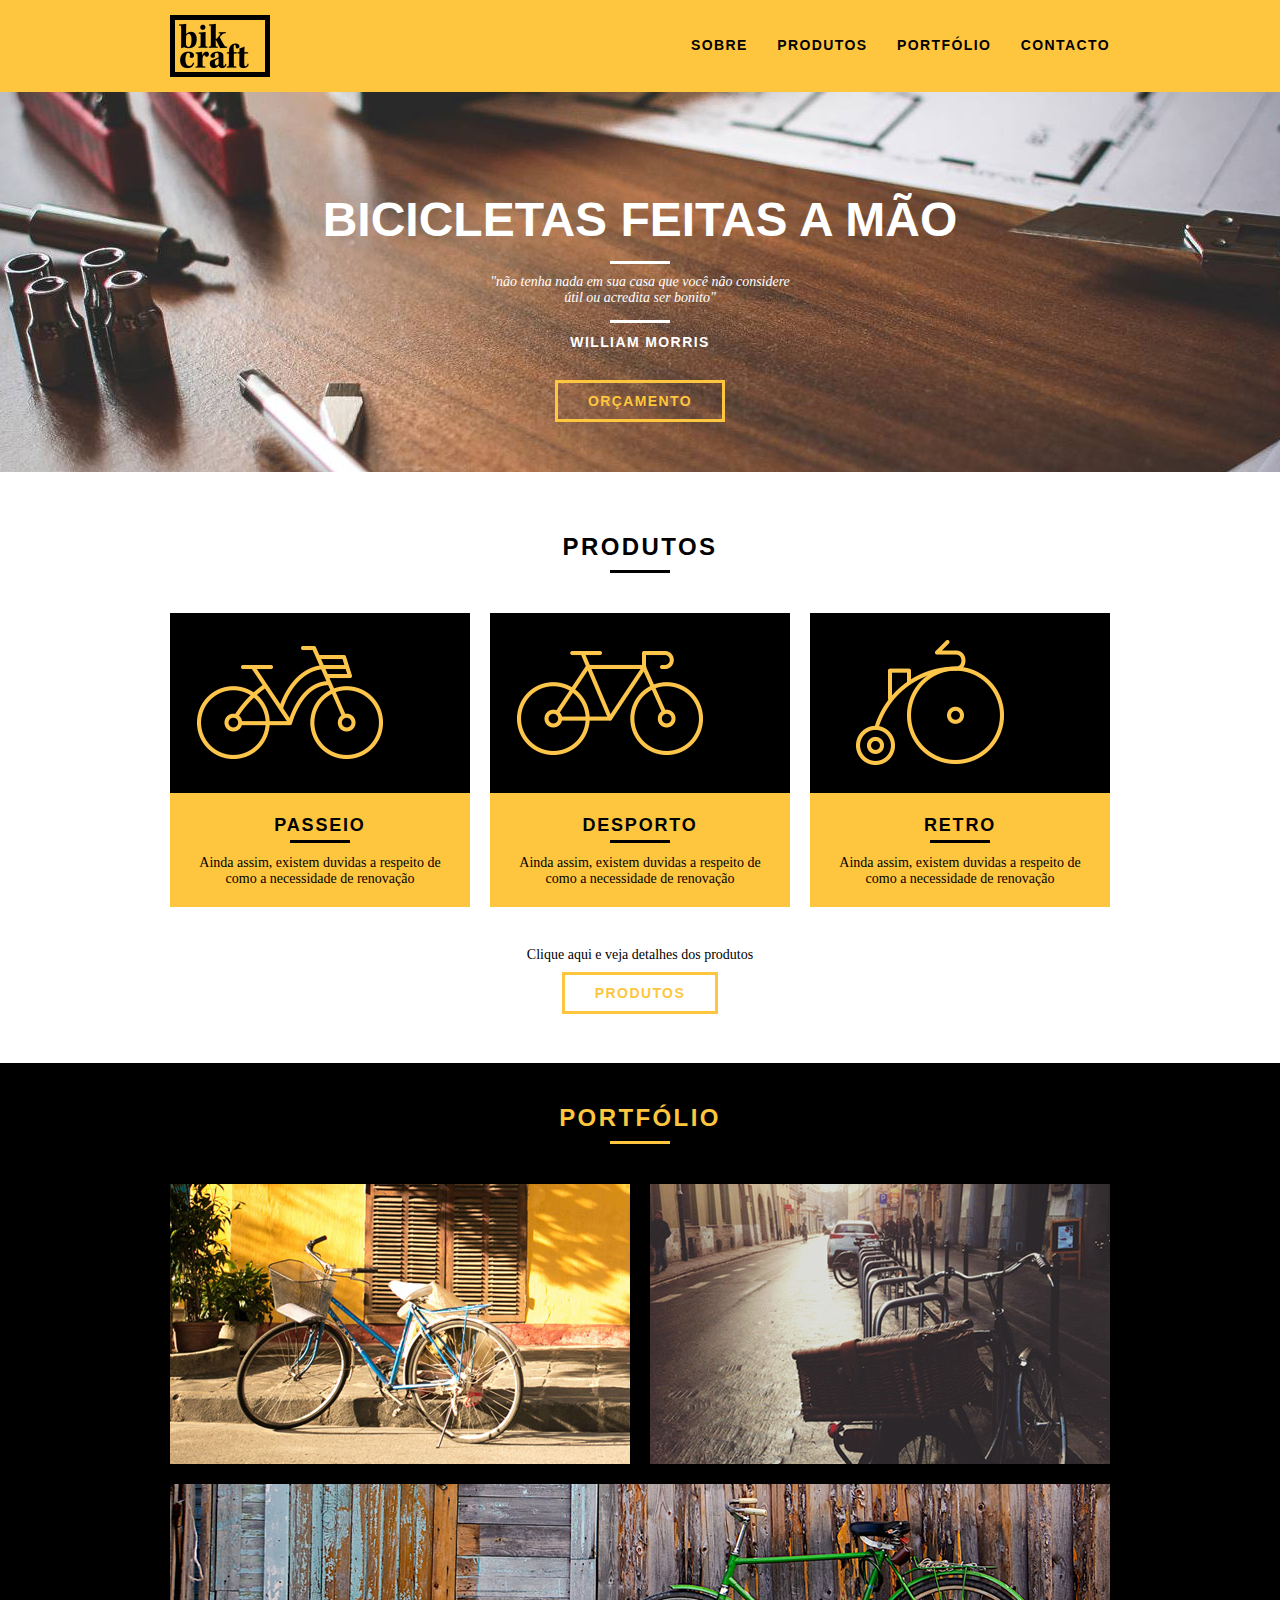
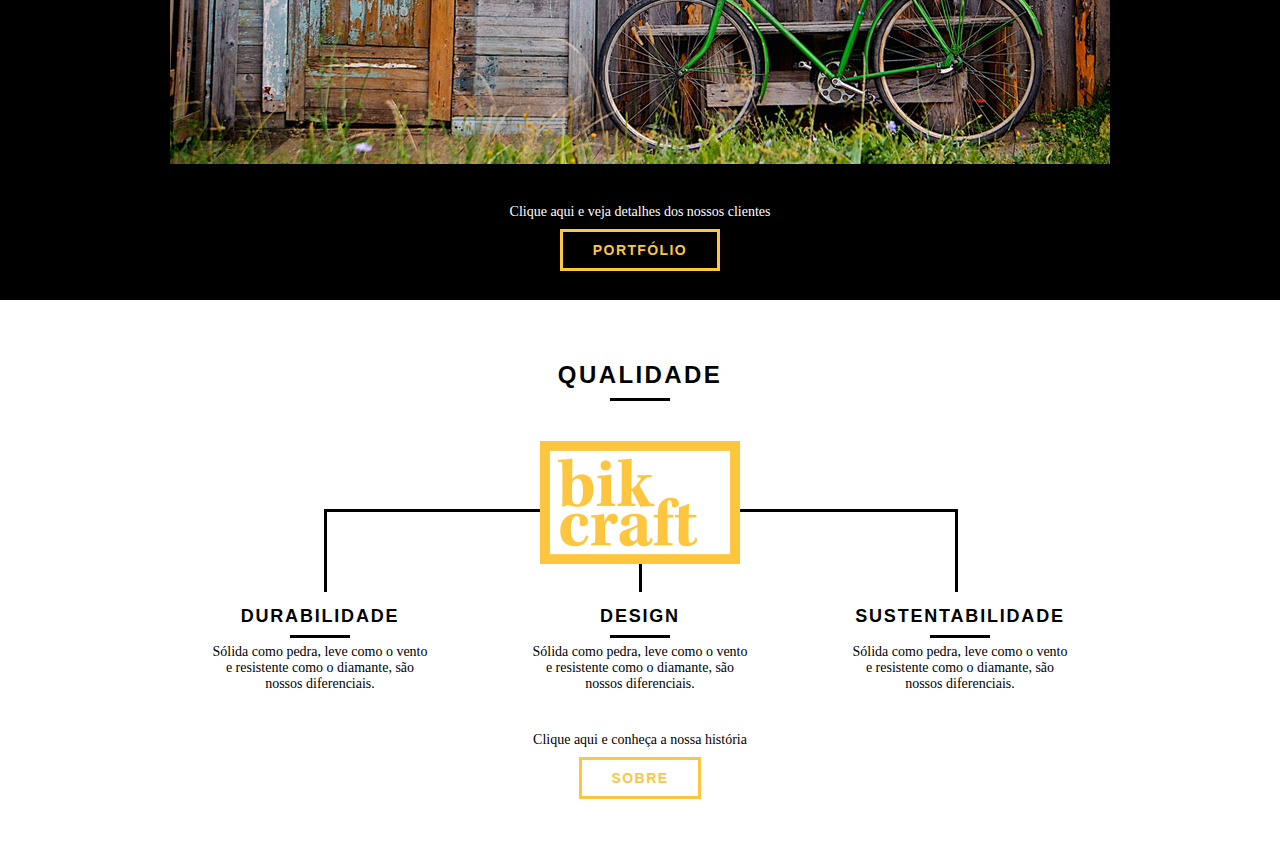
==== index.html @ 9f36cd02 "first commit" ====
<!DOCTYPE html>
<html lang="pt-br">

<head>
    <meta charset="utf-8">
    <title>Bikcraft</title>
     
    <link rel="stylesheet" href="css/normalize.css">
    <link rel="stylesheet" href="css/reset.css">
    <link rel="stylesheet" href="css/grid.css">
    <link rel="stylesheet" href="css/style.css">
</head>

<body>

    <header class="header">
        <div class="container">
            <a href="index.html" class="grid-4"><img src="img/logo.png" alt="Bikcraft"></a>
            <nav class="grid-12 header_menu">
                <ul>
                    <li><a href="sobre.html" >Sobre</a></li>
                    <li><a href="produtos.html" >Produtos</a></li>
                    <li><a href="portfolio.html" >Portfólio</a></li>
                    <li><a href="contato.html" >Contacto</a></li>
                </ul>
            </nav>
        
        </div>
    </header>


    <section class="introducao">

        <div class="container">
            <h1>BICICLETAS FEITAS A MÃO</h1>

            <blockquote class="quote-externo">
                <p>"não tenha nada em sua casa que você não considere útil ou acredita ser bonito"</p>
                <cite>WILLIAM MORRIS</cite>
            </blockquote>
            <a href="produtos.html" class="btn">orçamento</a>
        </div>
    </section>

    <section class="produtos container">
        <h2 class="subtitulo">Produtos</h2>

        <ul class="produtos_lista">

            <li class="grid-1-3">
                <div class="produtos_icone">
                    <img src="img/produtos/passeio.png" alt="Bikcraft Passeio">
                </div>
                <h3>Passeio</h3>
                <p>Ainda assim, existem duvidas a respeito de como a necessidade de renovação</p>
            </li>
            <li class="grid-1-3">
                <div class="produtos_icone">
                    <img src="img/produtos/esporte.png" alt="Bikcraft Desporto">
                </div>
                <h3>Desporto</h3>
                <p>Ainda assim, existem duvidas a respeito de como a necessidade de renovação</p>
            </li>
            <li class="grid-1-3">
                <div class="produtos_icone">
                    <img src="img/produtos/retro.png" alt="Bikcraft Retro">
                </div>
                <h3>Retro</h3>
                <p>Ainda assim, existem duvidas a respeito de como a necessidade de renovação</p>
            </li>
        </ul>

        <div class="call">
            <p>Clique aqui e veja detalhes dos produtos</p>

            <a href="produtos.html" class="btn btn-preto">Produtos</a>
        </div>


    </section>


    <section class="portfolio">
        <div class="container">
            <h2 class="subtitulo">Portfólio</h2>
            
            <ul class="portfolio_lista">
                <li>
                    
                    <div class="grid-8">
                        <img src="img/portfolio/passeio.jpg" alt="Clientes Desporto">
                    </div>
                    <div class="grid-8">
                        <img src="img/portfolio/retro.jpg" alt="Clientes Retro">
                    </div>
                    <div class="grid-16">
                        <img src="img/portfolio/esporte.jpg" alt="Clientes Desporto">
                    </div>
                    
                </li>
            </ul>

            <div class="call">
                <p>Clique aqui e veja detalhes dos nossos clientes</p>

                <a href="portfolio.html" class="btn">Portfólio</a>
            </div>
        </div>

    </section>

    <section class="qualidade container">
        <h2 class="subtitulo">Qualidade</h2>

        <img src="img/bikcraft-qualidade.png" alt="Qualidade imagim">

        <ul class="qualidade_lista">
            <li class="grid-1-3">
                <h3>Durabilidade</h3>
                <p>Sólida como pedra, leve como o vento e resistente como o diamante, são nossos diferenciais.</p>
            </li>
            <li class="grid-1-3">
                <h3>Design</h3>
                <p>Sólida como pedra, leve como o vento e resistente como o diamante, são nossos diferenciais.</p>
            </li>
            <li class="grid-1-3">
                <h3>Sustentabilidade</h3>
                <p>Sólida como pedra, leve como o vento e resistente como o diamante, são nossos diferenciais.</p>
            </li>
        </ul>

        <div class="call">
            <p>Clique aqui e conheça a nossa história</p>

            <a href="sobre.html" class="btn btn-preto">Sobre</a>
        </div>
    </section>

</body>

</html>
---- css/grid.css ----
*, *:before, *:after {
  -webkit-box-sizing: border-box; 
  -moz-box-sizing: border-box; 
  box-sizing: border-box;
}

.container {
	width: 960px;
	margin: 0 auto;
	padding: 0px;
	position: relative;
}

.container:after, .container:before {
	content: " ";
	display: table;
}

.container:after {
	clear: both;
}

.grid-1, .grid-2, .grid-3, .grid-4, .grid-5, .grid-6, .grid-7, .grid-8, .grid-9, .grid-10, .grid-11, .grid-12, .grid-13, .grid-14, .grid-15, .grid-16, .grid-1-3 {
	float: left;
	margin-left: 10px;
	margin-right: 10px;
}

.grid-1 	{width: 40px;}
.grid-2 	{width: 100px;}
.grid-3 	{width: 160px;}
.grid-4 	{width: 220px;}
.grid-5 	{width: 280px;}
.grid-6 	{width: 340px;}
.grid-7 	{width: 400px;}
.grid-8 	{width: 460px;}
.grid-9 	{width: 520px;}
.grid-10 	{width: 580px;}
.grid-11 	{width: 640px;}
.grid-12 	{width: 700px;}
.grid-13 	{width: 760px;}
.grid-14 	{width: 820px;}
.grid-15 	{width: 880px;}
.grid-16 	{width: 940px;}
.grid-1-3	{width: 300px;}
---- css/style.css ----
/*Estilos gerais*/

body {
    font-family: Arial, Helvetica, sans-serif;
    
}

p{
    font-family: Georgia, 'Times New Roman', Times, serif;
    font-size: 14px;
}
img{
    display: block;
}

.btn{
    border:  3px solid #fec63e;
    padding: 10px 30px;
    color: #fec63e;
    font-size: 14px;
    line-height: 20px;
    text-transform: uppercase;
    font-weight: bold;
    letter-spacing: .1em;
}

.btn:hover{
    border-color: #fff;
    color: #fff;
}
.btn.btn-preto:hover{
    border-color: #000;
    color: #000;
}

.subtitulo{
    font-size: 24px;
    line-height: 30px;
    font-weight: bold;
    letter-spacing: .1em;
    color: #000;
    text-transform: uppercase;
    text-align: center;
    margin-bottom: 40px;
}

.subtitulo:after{
    content: "";
    display: block;
    width: 60px;
    height: 3px;
    background: #000;
    margin: 8px auto;
}

/*FIM Estilos gerais**/


/*header*/

.header{
    position: fixed;
    top: 0;
    width: 100%;
    background: #fec63e;
    padding: 15px 0;
    z-index: 10;
    
}

.header_menu{
    text-align: right;
    

}

.header_menu ul li{
   display: inline-block;
   margin-left: 25px;
   margin-top: 20px;
   
}
.header_menu ul li a{
    color: #000;
    font-weight: bold;
    text-transform: uppercase;
    letter-spacing: .1em;
    font-size: 14px;
    line-height: 20px;
    padding: 10px 0;
    
}

.header_menu ul li a:hover {
    color: #fff;
    
}

/*Fim header*/


/*Introduçao*/

.introducao{
    width: 100%;
    height: 380px;
    background: url("../img/bg.jpg") no-repeat center;
    background-size: cover;
    margin-top: 92px;
    text-align: center;
    
    padding-top: 100px;
}

.introducao h1{
    font-size: 48px;
    color: #fff;
    font-weight: bold;
    text-transform: uppercase;
}

.quote-externo{
    max-width: 320px;
    margin: 0 auto;
    color: white;
    margin-bottom: 40px;
}

.quote-externo p{
    font-style: italic;
}


.quote-externo p:before,.quote-externo p:after {
   content: "";
   display: block;
   width: 60px;
   height: 3px;
   background: #fff;
   margin: 14px auto 10px auto;
}

.quote-externo cite{
    font-style: normal;
    font-weight: bold;
    font-size: 14px;
    letter-spacing: .1em;
}



/*Fim Introduçao*/


/*Produtos*/
.produtos{
    padding: 60px 0;
}

.produtos_lista li{
    background: #fec63e;
    text-align: center;
}

.produtos_lista li h3{
    font-weight: bold;
    font-size: 18px;
    line-height: 25px;
    text-transform: uppercase;
    letter-spacing: .1em;
    margin-top: 20px;
}

.produtos_lista li h3:after {
    content: "";
    display: block;
    width: 60px;
    height: 3px;
    background: #000;
    margin: 2px auto;

}

.produtos_lista p {
    padding: 10px 20px 20px 20px;
}

.produtos_icone{
    background: #000;
    padding: 20px;
}

.call {
    text-align: center;
    padding-top: 40px;
    clear: both;
}

.call p{
    margin-bottom: 20px;
}

/*Fim Produtos*/

/*Portfólio*/

.portfolio {
    width: 100%;
    background: #000;
    padding: 40px 0;
}

.portfolio .subtitulo{
    color: #fec63e;
}
.portfolio .subtitulo:after{
    background: #fec63e;
}

.portfolio_lista div:last-of-type{
    margin-top: 20px;
}

.portfolio .call p {
    color: #fff;
}


/*Fim Prtfolio*/

/*Qualidade*/

.qualidade{
    padding: 60px 0;
}

.qualidade:after{
    content: "";
    width: 634px;
    height: 83px;
    display: block;
    background: url("../img/linhas.png") no-repeat center;
    position: absolute;
    top: 209px;
    right: 162px;
    z-index: -1;
}

.qualidade img{
    margin: 0 auto;
}

.qualidade_lista {
    padding-top: 20px;
    overflow: auto;
}

.qualidade_lista li {
    text-align: center;
    padding: 0 40px;
}

.qualidade_lista li h3 {
    font-weight: bold;
    font-size: 18px;
    line-height: 25px;
    text-transform: uppercase;
    letter-spacing: .1em;
    margin-top: 20px;
}

.qualidade_lista li h3:after {
    content: "";
    display: block;
    width: 60px;
    height: 3px;
    background: #000;
    margin: 6px auto;
}

.

/*Fim Qualidade*/
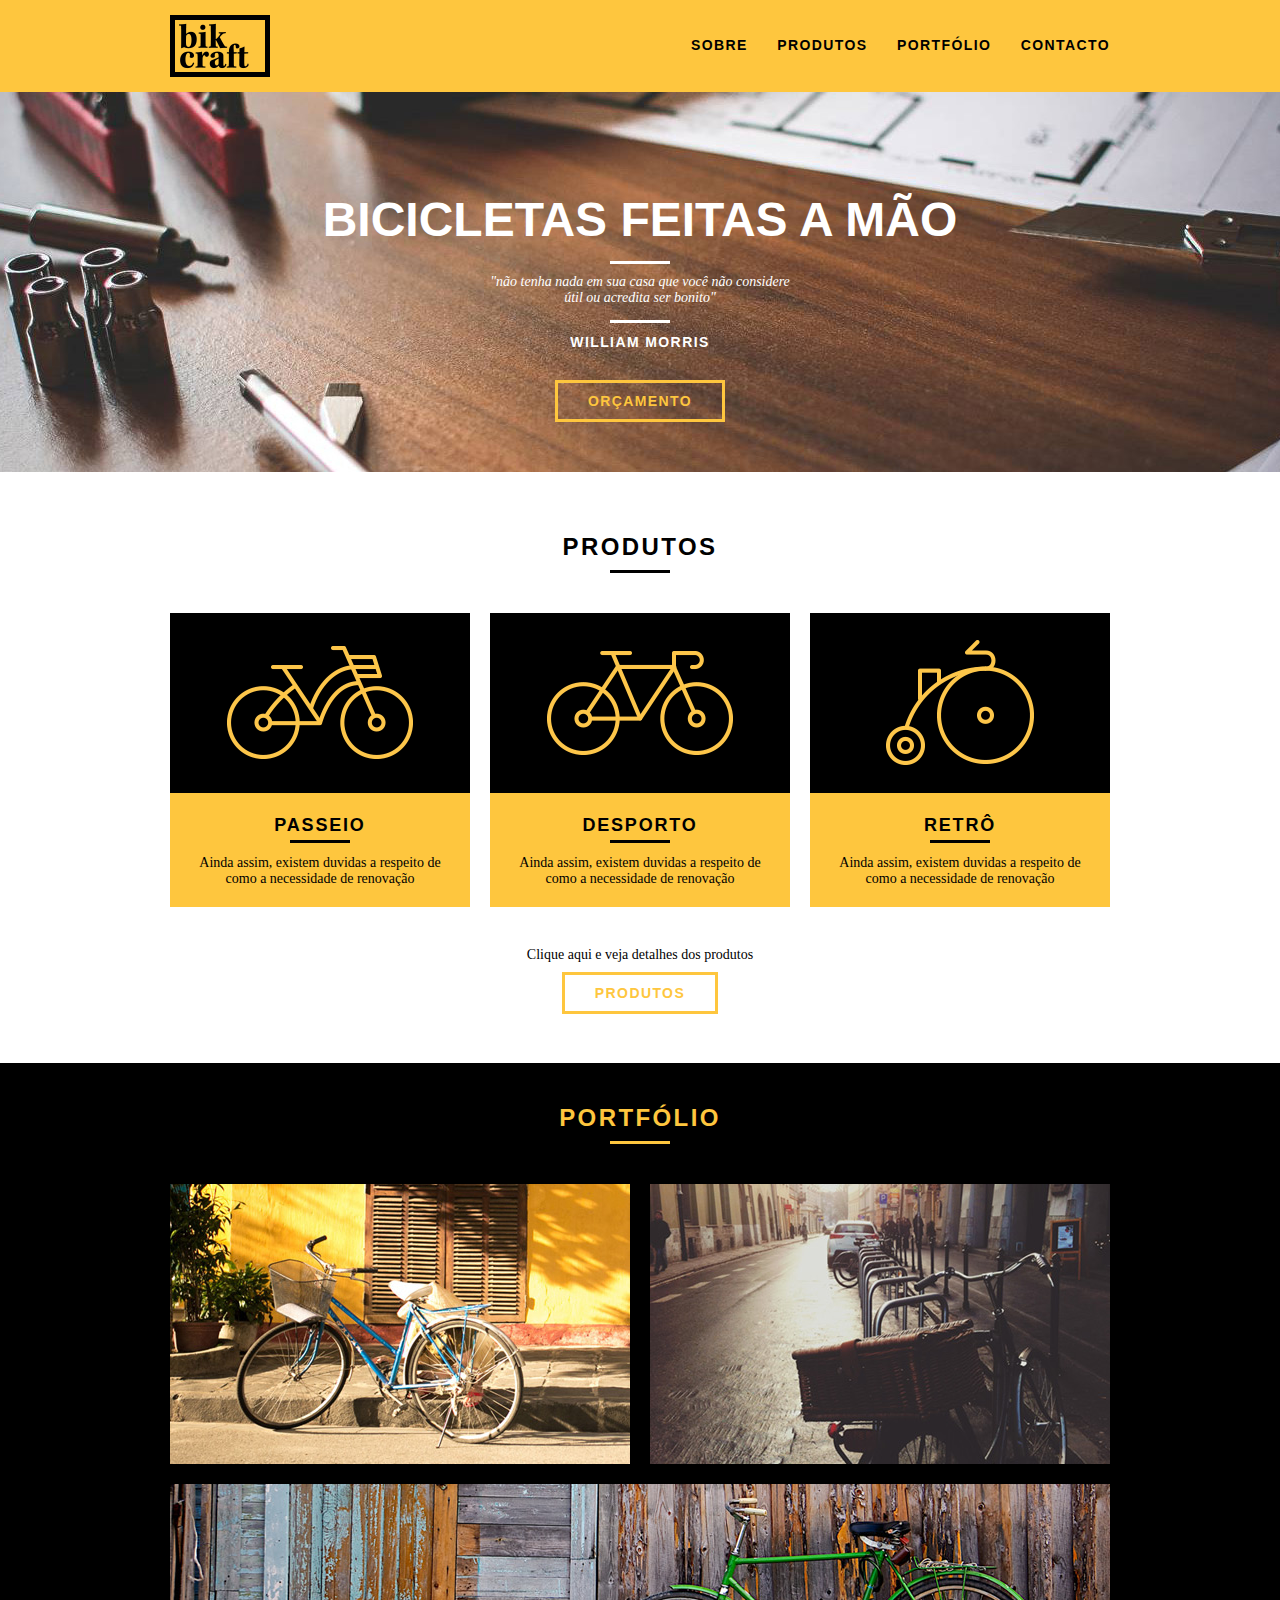
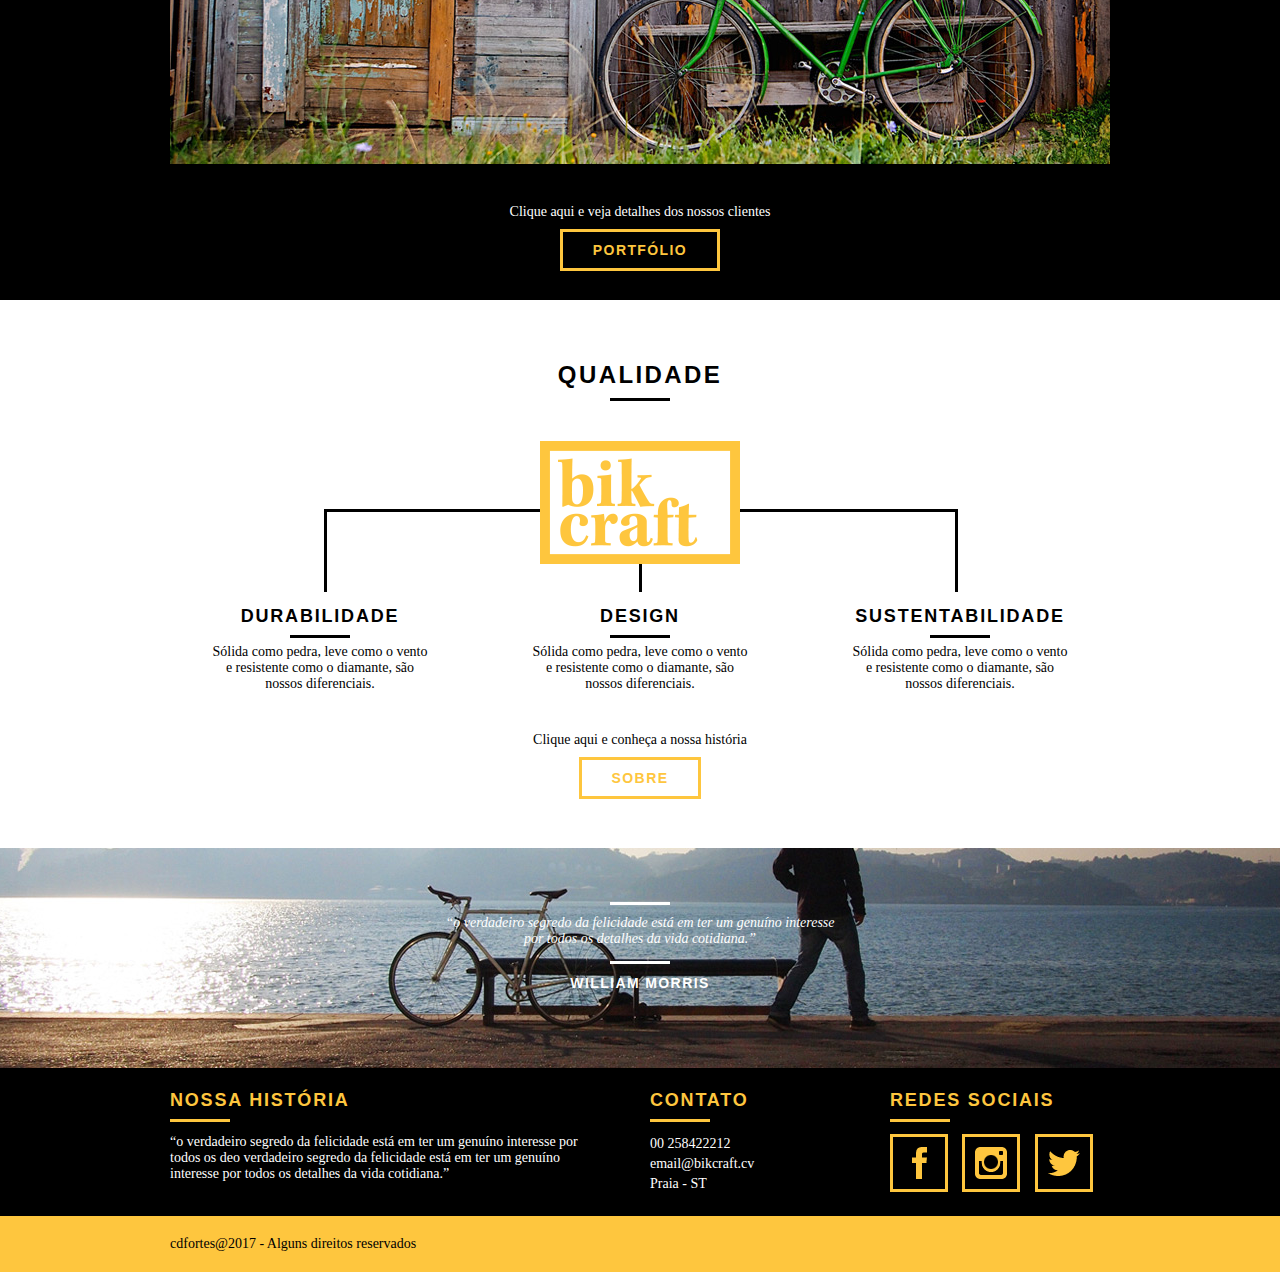
==== commit c7d37b79: "finalizando forntpage" ====
--- a/index.html
+++ b/index.html
@@ -65,7 +65,7 @@
                 <div class="produtos_icone">
                     <img src="img/produtos/retro.png" alt="Bikcraft Retro">
                 </div>
-                <h3>Retro</h3>
+                <h3>Retrô</h3>
                 <p>Ainda assim, existem duvidas a respeito de como a necessidade de renovação</p>
             </li>
         </ul>
@@ -112,7 +112,7 @@
     <section class="qualidade container">
         <h2 class="subtitulo">Qualidade</h2>
 
-        <img src="img/bikcraft-qualidade.png" alt="Qualidade imagim">
+        <img src="img/bikcraft-qualidade.png" alt="Qualidade imagem">
 
         <ul class="qualidade_lista">
             <li class="grid-1-3">
@@ -136,6 +136,53 @@
         </div>
     </section>
 
+    <section class="quebra">
+        
+        <blockquote class="quote-externo container">
+            <p>“o verdadeiro segredo da felicidade está em ter um genuíno interesse por todos os detalhes da vida cotidiana.”</p>
+            <cite>WILLIAM MORRIS</cite>
+        </blockquote>
+    </section>
+
+    <footer>
+        <div class="footer">
+            <div class="container">
+                <div class="grid-8 footer_historia">
+                    <h3>Nossa História</h3>
+                    <p>“o verdadeiro segredo da felicidade está em ter um genuíno interesse por todos os deo verdadeiro segredo da felicidade está em ter um genuíno interesse por todos os detalhes da vida cotidiana.”</p>
+                </div>
+
+                <div class="grid-4 footer_contato">
+                    <h3>Contato</h3>
+                    <ul>
+                        <li>00 258422212</li>
+                        <li>email@bikcraft.cv</li>
+                        <li>Praia - ST</li>
+                    </ul>
+
+                </div>
+
+                <div class="grid-4 footer_redes">
+                    <h3>Redes Sociais</h3>
+                    <ul>
+                        <li><a><img src="img/redes-sociais/facebook.png" alt="facebook"></a></li>
+                        <li><a><img src="img/redes-sociais/instagram.png" alt="instagram"></a></li>
+                        <li><a><img src="img/redes-sociais/twitter.png" alt="twiter"></a></li>
+                    </ul>
+
+                </div>
+
+
+            </div>
+        </div>
+
+        <div class="copy ">
+            <div class="container">
+                <p class="grid-16">cdfortes@2017 - Alguns direitos reservados</p>
+            </div>
+        </div>
+    </footer>
+
 </body>
 
 </html>--- a/css/style.css
+++ b/css/style.css
@@ -185,6 +185,10 @@
     padding: 10px 20px 20px 20px;
 }
 
+.produtos_lista li img {
+    margin: 0 auto;
+}
+
 .produtos_icone{
     background: #000;
     padding: 20px;
@@ -278,6 +282,85 @@
     margin: 6px auto;
 }
 
-.
-
-/*Fim Qualidade*/+
+/*Fim Qualidade*/
+
+/*Quebra*/
+.quebra {
+    width: 100%;
+    height: 220px;
+    background: url("../img/bg-footer.jpg") no-repeat center;
+    background-size: cover;
+    text-align: center;
+    padding-top: 40px;
+
+}
+
+.quebra .quote-externo{
+    max-width: 400px;
+}
+
+/*Fim Quebra*/
+
+
+/*footer*/
+
+.footer {
+    width: 100%;
+    background: #000;
+    color: #fff;
+    padding: 20px 0;
+}
+
+.footer h3 {
+    font-weight: bold;
+    color: #fec63e;
+    font-size: 18px;
+    line-height: 25px;
+    text-transform: uppercase;
+    letter-spacing: .1em;
+}
+
+.footer h3:after {
+    content: "";
+    display: block;
+    width: 60px;
+    height: 3px;
+    background: #fec63e;
+    margin: 6px 0 12px 0;
+}
+
+.footer_historia{
+    padding-right: 50px;
+}
+
+.footer_contato ul li{
+    font-size: 14px;
+    line-height: 20px;
+    font-family: Georgia, 'Times New Roman', Times, serif;
+
+}
+
+.footer_redes ul li{
+    display: inline-block;
+    margin-right: 10px;
+}
+
+.footer_redes ul li a{
+    display: block;
+    border: 3px solid #fec63e;
+    padding: 10px;
+
+}
+
+.footer_redes ul li a:hover{
+    border-color: #fff;
+
+}
+
+.copy {
+    width: 100%;
+    padding: 20px 0;
+    background: #fec63e;
+}
+
